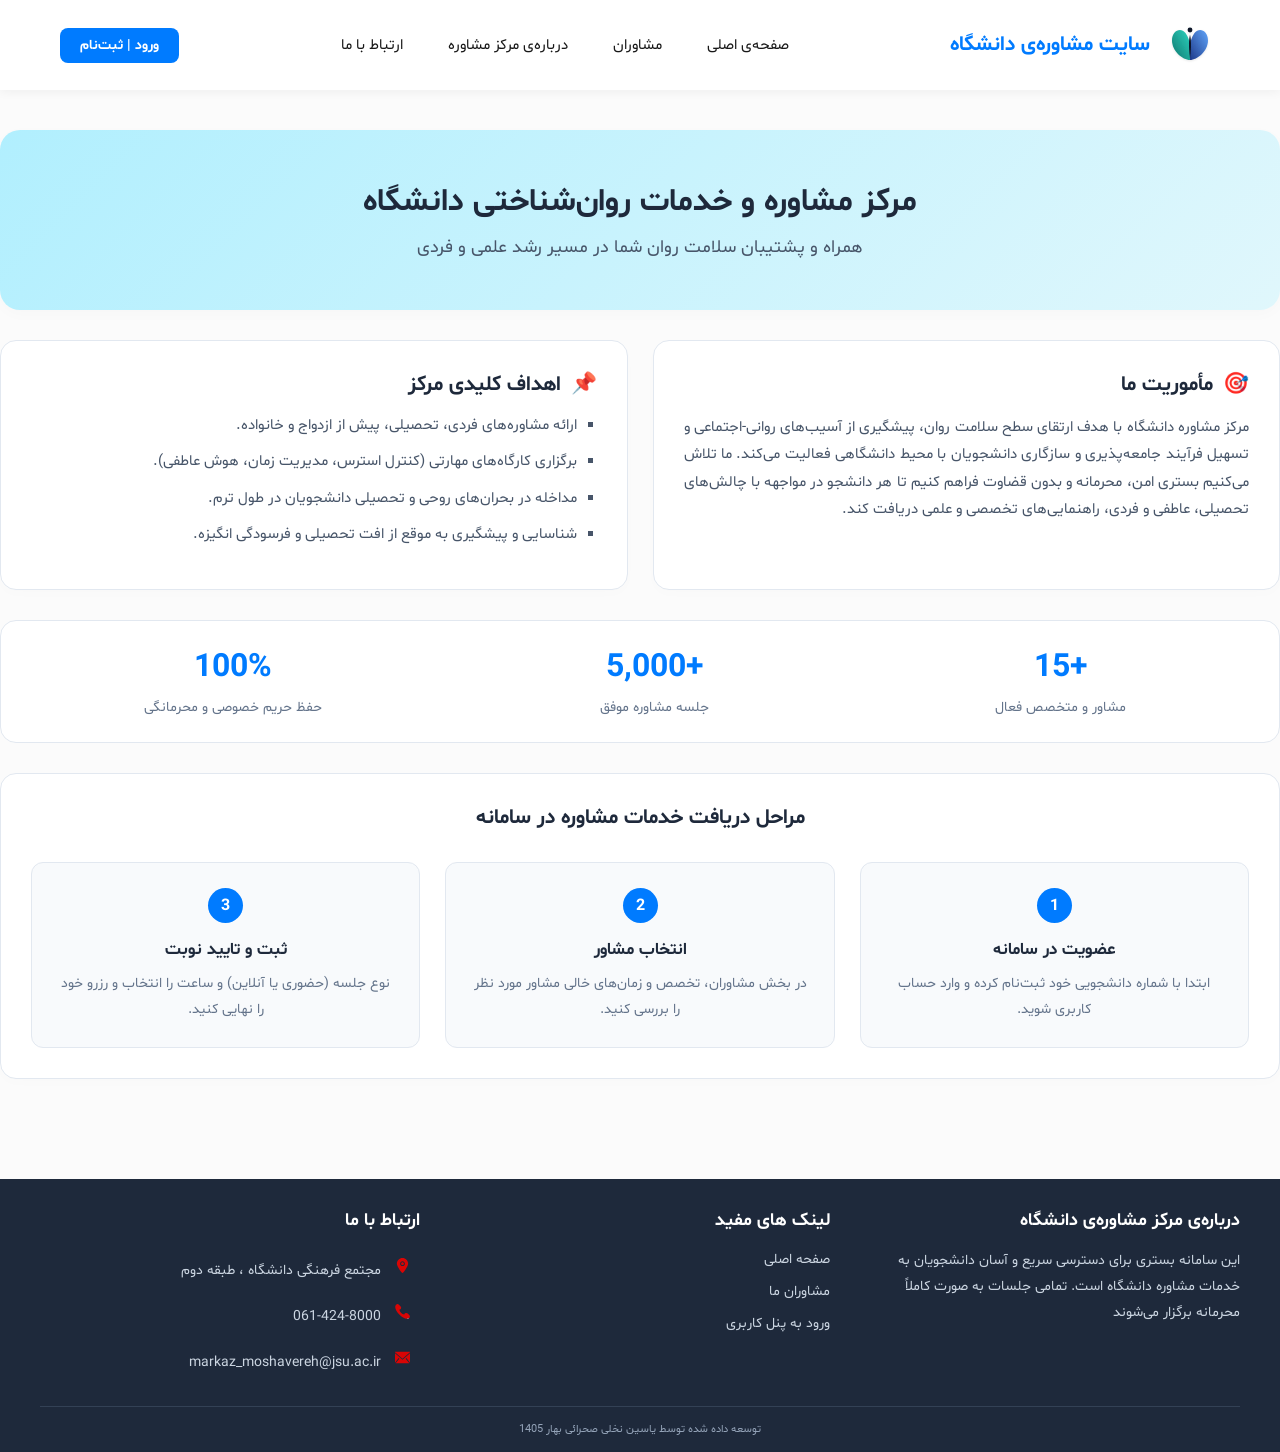
==== HTML/about.html @ 1abebe17 "feat: init frontend structure and counseling portal layout" ====
<!doctype html>
<html lang="fa" dir="rtl">
  <head>
    <meta charset="UTF-8" />
    <meta name="viewport" content="width=device-width, initial-scale=1.0" />
    <title>مرکز مشاوره دانشگاه</title>
    <link rel="stylesheet" href="../CSS/style.css" />
    <link rel="stylesheet" href="../CSS/about.css" />
  </head>

  <body id="logged-in">
    <header>
      <div class="nav-container">
        <div class="nav-logo-brand">
          <img src="../ASSETS/IMAGE/logo.svg" alt="لوگوی سایت مشاوره" />
          <span>سایت مشاوره‌ی دانشگاه</span>
        </div>
        <nav>
          <ul class="nav-menu">
            <li><a href="index.html" class="active">صفحه‌ی اصلی</a></li>
            <li><a href="moshaveran.html">مشاوران</a></li>
            <li><a href="about.html">درباره‌ی مرکز مشاوره</a></li>
            <li><a href="#contact_us">ارتباط با ما</a></li>
          </ul>
        </nav>
        <div>
          <a href="login.html" class="nav-auth-btn guest-element"
            >ورود | ثبت‌نام</a
          >
          <a href="profile_student.html" class="nav-profile-btn user-element"
            ><span class="icon-person">.</span> پروفایل من</a
          >
        </div>
      </div>
    </header>
    <!-- ----------------------------------------------------------------------------------------------------------------------- -->
    <main class="global-container about-page-main">
      <section class="about-hero-card">
        <h1>مرکز مشاوره و خدمات روان‌شناختی دانشگاه</h1>
        <p class="about-tagline">
          همراه و پشتیبان سلامت روان شما در مسیر رشد علمی و فردی
        </p>
      </section>

      <div class="about-two-col-grid">
        <section class="about-box-card">
          <h2><span class="icon-mission">🎯</span> مأموریت ما</h2>
          <p>
            مرکز مشاوره دانشگاه با هدف ارتقای سطح سلامت روان، پیشگیری از
            آسیب‌های روانی-اجتماعی و تسهیل فرآیند جامعه‌پذیری و سازگاری
            دانشجویان با محیط دانشگاهی فعالیت می‌کند. ما تلاش می‌کنیم بستری امن،
            محرمانه و بدون قضاوت فراهم کنیم تا هر دانشجو در مواجهه با چالش‌های
            تحصیلی، عاطفی و فردی، راهنمایی‌های تخصصی و علمی دریافت کند.
          </p>
        </section>

        <section class="about-box-card">
          <h2><span class="icon-target">📌</span> اهداف کلیدی مرکز</h2>
          <ul class="about-goals-list">
            <li>ارائه مشاوره‌های فردی، تحصیلی، پیش از ازدواج و خانواده.</li>
            <li>
              برگزاری کارگاه‌های مهارتی (کنترل استرس، مدیریت زمان، هوش عاطفی).
            </li>
            <li>مداخله در بحران‌های روحی و تحصیلی دانشجویان در طول ترم.</li>
            <li>شناسایی و پیشگیری به موقع از افت تحصیلی و فرسودگی انگیزه.</li>
          </ul>
        </section>
      </div>

      <section class="about-stats-container">
        <div class="stat-item">
          <span class="stat-number">+15</span>
          <span class="stat-label">مشاور و متخصص فعال</span>
        </div>
        <div class="stat-item">
          <span class="stat-number">+5,000</span>
          <span class="stat-label">جلسه مشاوره موفق</span>
        </div>
        <div class="stat-item">
          <span class="stat-number">100%</span>
          <span class="stat-label">حفظ حریم خصوصی و محرمانگی</span>
        </div>
      </section>

      <section class="about-box-card steps-section">
        <h2>مراحل دریافت خدمات مشاوره در سامانه</h2>
        <div class="about-steps-grid">
          <div class="step-card">
            <div class="step-num">1</div>
            <h4>عضویت در سامانه</h4>
            <p>
              ابتدا با شماره دانشجویی خود ثبت‌نام کرده و وارد حساب کاربری شوید.
            </p>
          </div>
          <div class="step-card">
            <div class="step-num">2</div>
            <h4>انتخاب مشاور</h4>
            <p>
              در بخش مشاوران، تخصص و زمان‌های خالی مشاور مورد نظر را بررسی کنید.
            </p>
          </div>
          <div class="step-card">
            <div class="step-num">3</div>
            <h4>ثبت و تایید نوبت</h4>
            <p>
              نوع جلسه (حضوری یا آنلاین) و ساعت را انتخاب و رزرو خود را نهایی
              کنید.
            </p>
          </div>
        </div>
      </section>
    </main>
    <!-- ----------------------------------------------------------------------------------------------------------------------- -->
    <footer id="contact_us">
      <div class="footer-container">
        <div class="footer-section">
          <h3>درباره‌ی مرکز مشاوره‌ی دانشگاه</h3>
          <p>
            این سامانه بستری برای دسترسی سریع و آسان دانشجویان به خدمات مشاوره
            دانشگاه است. تمامی جلسات به صورت کاملاً محرمانه برگزار می‌شوند
          </p>
        </div>
        <div class="footer-section">
          <h3>لینک های مفید</h3>
          <ul class="footer-links">
            <li><a href="index.html">صفحه اصلی</a></li>
            <li><a href="moshaveran.html">مشاوران ما</a></li>
            <li><a href="login.html">ورود به پنل کاربری</a></li>
          </ul>
        </div>
        <div class="footer-section">
          <h3>ارتباط با ما</h3>
          <p>
            <span class="icon-location">.</span> مجتمع فرهنگی دانشگاه ، طبقه دوم
          </p>
          <p><span class="icon-telephone">.</span> 061-424-8000</p>
          <p><span class="icon-email">.</span> markaz_moshavereh@jsu.ac.ir</p>
        </div>
      </div>
      <div class="footer-bottom">
        <p>توسعه داده شده توسط یاسین نخلی صحرائی بهار 1405</p>
      </div>
    </footer>
  </body>
</html>
<!-- t.me/DarkWinter_83  -->
---- CSS/style.css ----
/*font*/
@font-face {
  font-family: "Shabnam";
  src: url(../ASSETS/FONT/Shabnam.woff2) format(woff2);
  font-weight: normal;
  font-style: normal;
}

@font-face {
  font-family: "Shabnam";
  src: url(../ASSETS/FONT/Shabnam-Bold.woff2) format(woff2);
  font-weight: bold;
  font-style: normal;
}
/*reset*/
* {
  margin: 0;
  padding: 0;
  box-sizing: border-box;
  font-family: "Shabnam", sans-serif;
}

body {
  direction: rtl;
  text-align: right;
  background-color: rgb(251, 251, 251);
  color: rgb(24, 24, 24);
  display: flex;
  flex-direction: column;
  min-height: 100vh;
}

main {
  flex: 1;
}

a {
  text-align: none;
  color: inherit;
}

ul {
  list-style: none;
}
/*header*/
header {
  background-color: #ffffff;
  box-shadow: 0 2px 10px rgba(0, 0, 0, 0.05);
  position: sticky;
  top: 0;
  z-index: 1000;
  
}

.nav-container {
  max-width: 1200px;
  margin: 0 auto;
  padding: 15px 20px;
  display: flex;
  justify-content: space-between;
  align-items: center;
}

.nav-logo-brand {
  display: flex;
  align-items: center;
  gap: 10px;
}

.nav-logo-brand img {
  height: 60px;
}

.nav-logo-brand span {
  font-weight: bold;
  font-size: 1.3rem;
  color: #007bff;
}

.nav-menu {
  display: flex;
  align-items: center;
  gap: 25px;
}

.nav-menu a {
  font-size: 0.95rem;
  transition: color 0.3s;
  border-radius: 8px;
  padding: 8px 10px;
  text-decoration: none;
  transition: all 0.3s ease-in-out;
  align-items: center;
  display: inline;
  
}
.nav-menu span{
  color: #383838;
}
.nav-menu a:hover {
  color: #fff;
  background-color: #007bff;
  border-radius: 8px;
  padding: 8px 15px;
  font-size: 1rem;
  font-weight: bold;
}

.nav-auth-btn {
  background-color: #007bff;
  color: #fff;
  padding: 8px 20px;
  border-radius: 8px;
  font-weight: bold;
  font-size: 0.9rem;
  text-decoration: none;
  transition: background-color 0.3s;
}

.nav-auth-btn:hover {
  background-color: #0056b3;
}

.user-element {
    display: none;
}

.guest-element {
    display: inline-block;
}

:target .guest-element {
    display: none !important;
}

:target .user-element {
    display: inline-block !important;
}

.nav-profile-btn {
    background-color: #007bff;
    color: #fff;
    padding: 8px 15px;
    border-radius: 8px;
    text-decoration: none;
    font-weight: bold;
    font-size: 0.95rem;
    transition: all 0.2s ease;
}
.nav-profile-btn:hover {
  background-color: #0056b3;
}
/*footer*/

footer {
  background-color: #1e293b;
  color: #cbd5e1;
  padding: 30px 20px 15px 20px;
  margin-top: 40px;
}

.footer-container {
  max-width: 1200px;
  margin: 0 auto;
  display: flex;
  justify-content: space-between;
  flex-wrap: wrap;
  gap: 30px;
  border-bottom: 1px solid #334155;
  padding-bottom: 20px;
}

.footer-section {
  flex: 1px;
  min-width: 250px;
}

.footer-section h3 {
  color: #fff;
  margin-bottom: 15px;
  font-size: 1.1rem;
}

.footer-section p {
  font-size: 0.9rem;
  line-height: 1.8;
}

.footer-links li {
  margin-bottom: 10px;
}

.footer-links a {
  font-size: 0.9rem;
  transition: color 0.2s;
  text-decoration: none;
}

.footer-links a:hover {
  color: #fff;
}

.footer-bottom {
  text-align: center;
  padding-top: 15px;
  font-size: 0.7rem;
  color: #94a3b8;
}
/* icons */
.icon-location {
  display: inline-block;
  width: 15px;
  margin: 10px;

  mask-image: url("../ASSETS/ICON/location-svgrepo-com.svg");

  mask-size: contain;
  mask-repeat: no-repeat;

  background-color: #d90505;
}
.icon-email {
  display: inline-block;
  width: 15px;
  margin: 10px;

  mask-image: url("../ASSETS/ICON/email-svgrepo-com.svg");

  mask-size: contain;
  mask-repeat: no-repeat;

  background-color: #d90505;
}
.icon-telephone {
  display: inline-block;
  width: 15px;
  margin: 10px;
  mask-image: url("../ASSETS/ICON/telephone-receiver-svgrepo-com.svg");

  mask-size: contain;
  mask-repeat: no-repeat;

  background-color: #d90505;
}
.icon-person {
  display: inline-block;
  width: 18px;
  
  mask-image: url("../ASSETS/ICON/person-silhouette-svgrepo-com.svg");

  mask-size: contain;
  mask-repeat: no-repeat;

  background-color: #fff;
}

.icon-home {
  display: inline-block;
  width: 18px;
  height: 18px;
  mask-image: url("../ASSETS/ICON/home-svgrepo-com.svg");

  mask-size: contain;
  mask-repeat: no-repeat;

  background-color: #383838;
}
/* t.me/DarkWinter_83 */
---- CSS/about.css ----
.about-page-main {
  display: flex;
  flex-direction: column;
  gap: 30px;
  padding-top: 40px;
  padding-bottom: 60px;
}

.about-hero-card {
  background: linear-gradient(135deg, #b1effe 0%, #e0f7fc 100%);
  border-radius: 20px;
  padding: 50px 30px;
  text-align: center;
  box-shadow: 0 4px 15px rgba(0, 0, 0, 0.02);
}
.about-hero-card h1 {
  font-size: 2rem;
  color: #1e293b;
  margin-bottom: 12px;
}
.about-tagline {
  font-size: 1.1rem;
  color: #475569;
}

.about-box-card {
  background-color: #ffffff;
  border: 1px solid #e2e8f0;
  border-radius: 16px;
  padding: 30px;
  box-shadow: 0 4px 12px rgba(0, 0, 0, 0.01);
}
.about-box-card h2 {
  font-size: 1.3rem;
  color: #1e293b;
  margin-bottom: 15px;
  display: flex;
  align-items: center;
  gap: 10px;
}
.about-box-card p {
  color: #475569;
  line-height: 1.8;
  text-align: justify;
  font-size: 0.95rem;
}

.about-two-col-grid {
  display: grid;
  grid-template-columns: 1fr 1fr;
  gap: 25px;
}

.about-goals-list {
  padding-right: 20px;
}
.about-goals-list li {
  list-style-type: square;
  color: #475569;
  margin-bottom: 12px;
  line-height: 1.6;
  font-size: 0.95rem;
}

.about-stats-container {
  display: flex;
  justify-content: space-around;
  background-color: #ffffff;
  border: 1px solid #e2e8f0;
  border-radius: 16px;
  padding: 25px;
  text-align: center;
  gap: 20px;
  flex-wrap: wrap;
}
.stat-item {
  display: flex;
  flex-direction: column;
  gap: 8px;
  min-width: 150px;
}
.stat-number {
  font-size: 2rem;
  font-weight: bold;
  color: #007bff;
}
.stat-label {
  font-size: 0.9rem;
  color: #64748b;
}

.steps-section {
  text-align: center;
}
.steps-section h2 {
  justify-content: center;
  margin-bottom: 30px;
}
.about-steps-grid {
  display: grid;
  grid-template-columns: repeat(auto-fit, minmax(250px, 1fr));
  gap: 25px;
}
.step-card {
  background-color: #f8fafc;
  border: 1px solid #e2e8f0;
  border-radius: 12px;
  padding: 25px;
  position: relative;
  transition: transform 0.2s;
}
.step-card:hover {
  transform: translateY(-3px);
}
.step-num {
  width: 35px;
  height: 35px;
  background-color: #007bff;
  color: #fff;
  border-radius: 50%;
  display: flex;
  align-items: center;
  justify-content: center;
  font-weight: bold;
  margin: 0 auto 15px auto;
}
.step-card h4 {
  color: #1e293b;
  margin-bottom: 10px;
  font-size: 1.05rem;
}
.step-card p {
  text-align: center;
  font-size: 0.88rem;
  color: #64748b;
}

/* t.me/DarkWinter_83 */
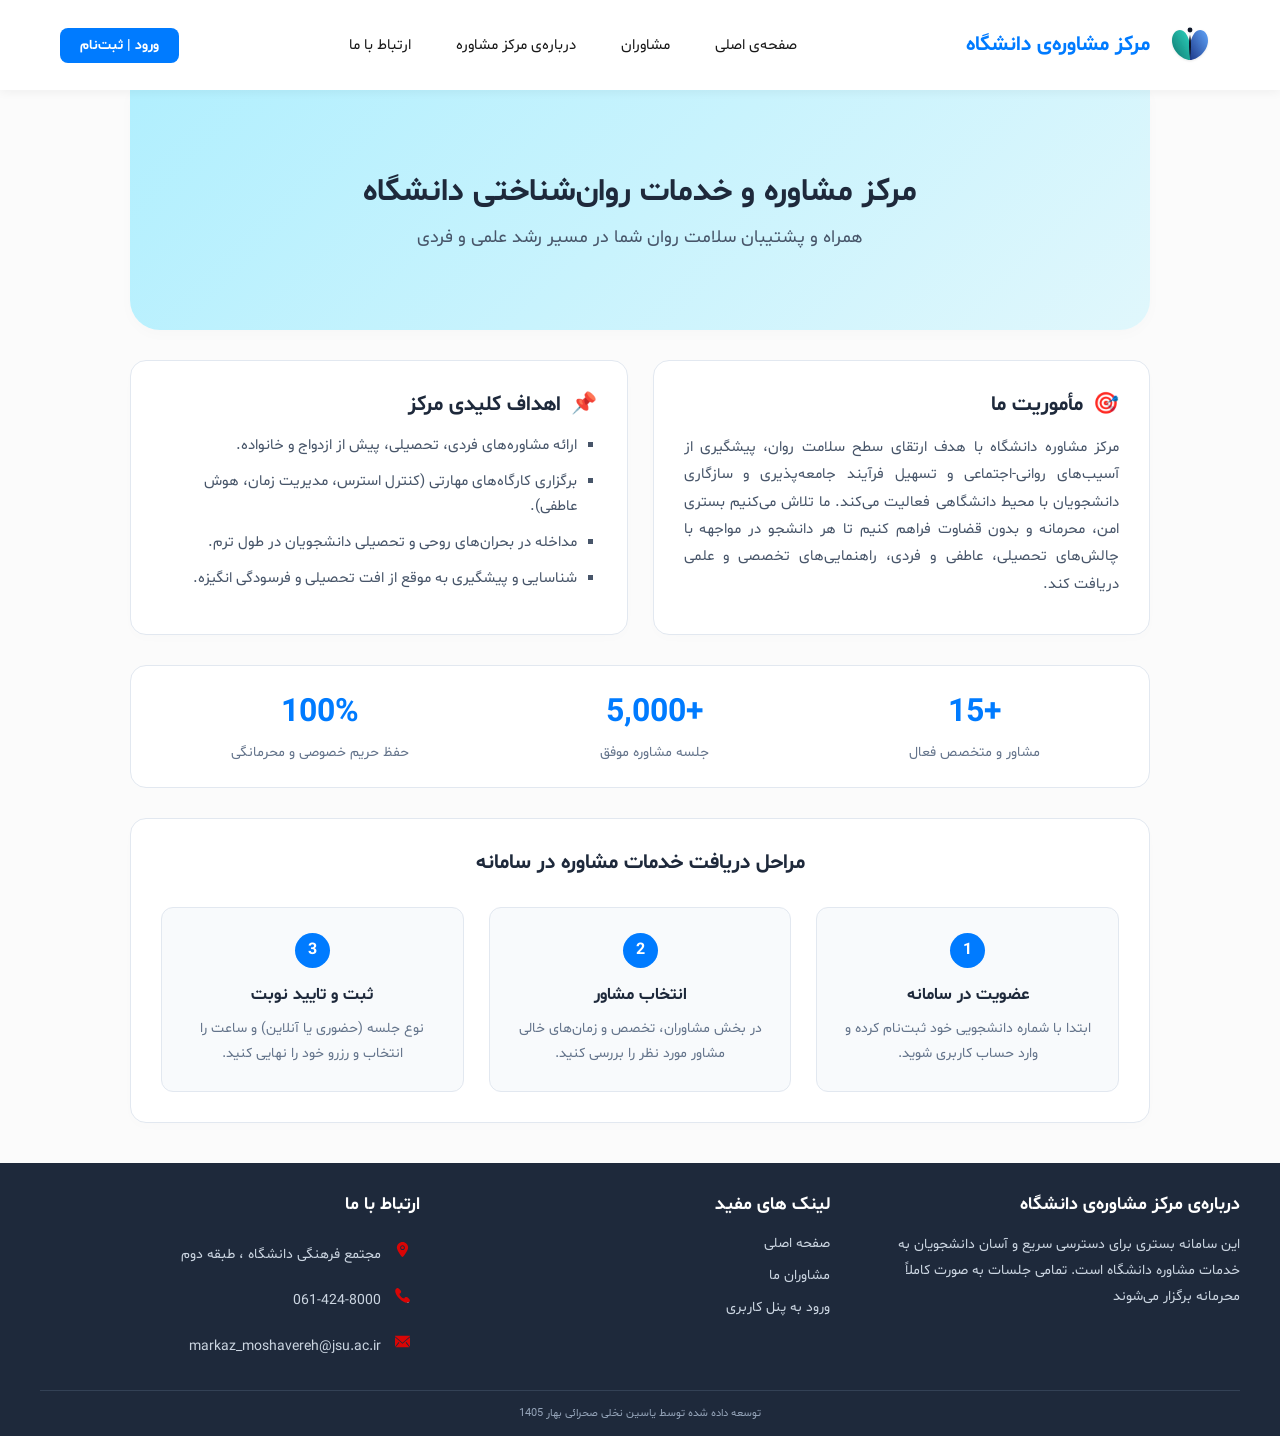
==== commit b5a27795: "a little edit on title of site and pages layouts" ====
--- a/HTML/about.html
+++ b/HTML/about.html
@@ -3,7 +3,7 @@
   <head>
     <meta charset="UTF-8" />
     <meta name="viewport" content="width=device-width, initial-scale=1.0" />
-    <title>مرکز مشاوره دانشگاه</title>
+    <title>درباره‌ی مرکز مشاوره دانشگاه</title>
     <link rel="stylesheet" href="../CSS/style.css" />
     <link rel="stylesheet" href="../CSS/about.css" />
   </head>
@@ -13,7 +13,7 @@
       <div class="nav-container">
         <div class="nav-logo-brand">
           <img src="../ASSETS/IMAGE/logo.svg" alt="لوگوی سایت مشاوره" />
-          <span>سایت مشاوره‌ی دانشگاه</span>
+          <span>مرکز مشاوره‌ی دانشگاه</span>
         </div>
         <nav>
           <ul class="nav-menu">
@@ -143,4 +143,5 @@
     </footer>
   </body>
 </html>
-<!-- t.me/DarkWinter_83  -->+<!-- t.me/DarkWinter83  -->
+<!-- github.com/DarkWinter83 -->
--- a/CSS/style.css
+++ b/CSS/style.css
@@ -265,4 +265,5 @@
 
   background-color: #383838;
 }
-/* t.me/DarkWinter_83 */
+/* t.me/DarkWinter83 */
+/* github.com/DarkWinter83 */
--- a/CSS/about.css
+++ b/CSS/about.css
@@ -2,16 +2,17 @@
   display: flex;
   flex-direction: column;
   gap: 30px;
-  padding-top: 40px;
-  padding-bottom: 60px;
+padding: 0 130px;
 }
 
 .about-hero-card {
   background: linear-gradient(135deg, #b1effe 0%, #e0f7fc 100%);
-  border-radius: 20px;
-  padding: 50px 30px;
+  border-bottom-left-radius: 30px;
+  border-bottom-right-radius: 30px;
+  padding: 80px 40px;
   text-align: center;
   box-shadow: 0 4px 15px rgba(0, 0, 0, 0.02);
+
 }
 .about-hero-card h1 {
   font-size: 2rem;
@@ -135,4 +136,5 @@
   color: #64748b;
 }
 
-/* t.me/DarkWinter_83 */+/* t.me/DarkWinter83 */
+/* github.com/DarkWinter83 */
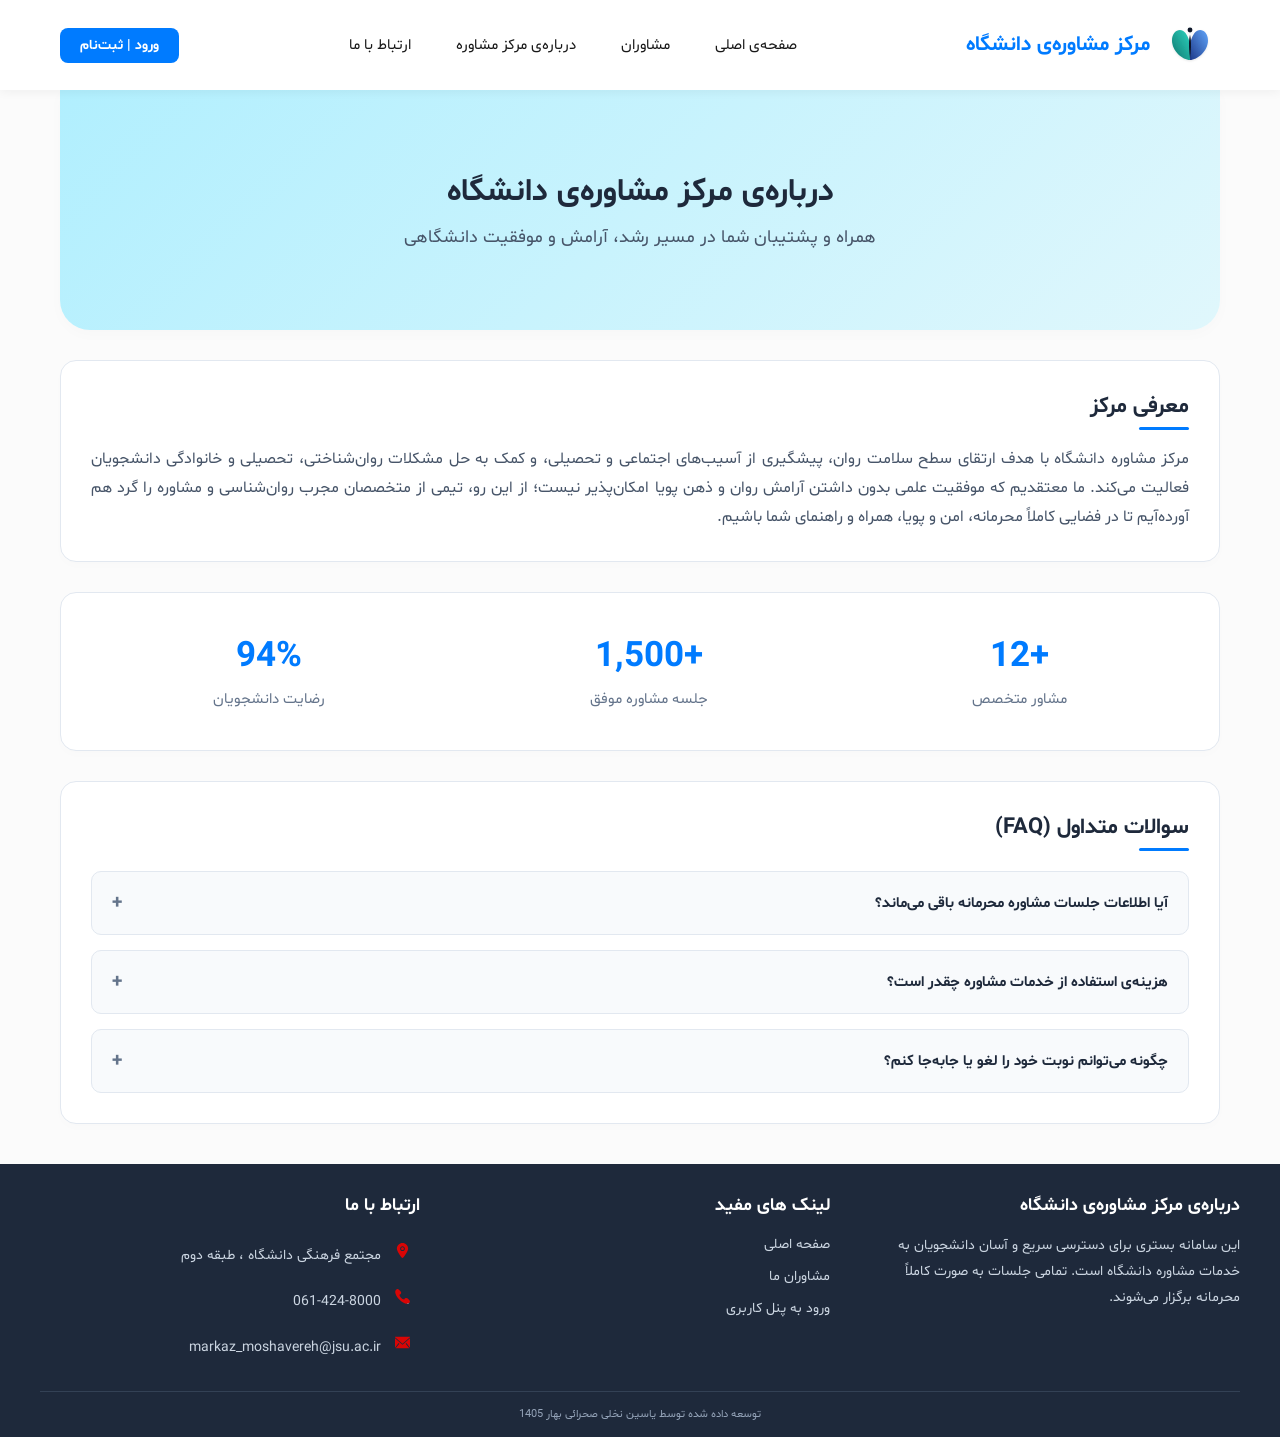
==== commit af82c9d0: "cleaning useless codes and elemnts in html files" ====
--- a/HTML/about.html
+++ b/HTML/about.html
@@ -17,9 +17,11 @@
         </div>
         <nav>
           <ul class="nav-menu">
-            <li><a href="index.html" class="active">صفحه‌ی اصلی</a></li>
+            <li><a href="index.html">صفحه‌ی اصلی</a></li>
             <li><a href="moshaveran.html">مشاوران</a></li>
-            <li><a href="about.html">درباره‌ی مرکز مشاوره</a></li>
+            <li>
+              <a href="about.html" class="active">درباره‌ی مرکز مشاوره</a>
+            </li>
             <li><a href="#contact_us">ارتباط با ما</a></li>
           </ul>
         </nav>
@@ -33,91 +35,100 @@
         </div>
       </div>
     </header>
+
     <!-- ----------------------------------------------------------------------------------------------------------------------- -->
-    <main class="global-container about-page-main">
+
+    <main class="about-page-main">
       <section class="about-hero-card">
-        <h1>مرکز مشاوره و خدمات روان‌شناختی دانشگاه</h1>
+        <h1>درباره‌ی مرکز مشاوره‌ی دانشگاه</h1>
         <p class="about-tagline">
-          همراه و پشتیبان سلامت روان شما در مسیر رشد علمی و فردی
+          همراه و پشتیبان شما در مسیر رشد، آرامش و موفقیت دانشگاهی
         </p>
       </section>
 
-      <div class="about-two-col-grid">
-        <section class="about-box-card">
-          <h2><span class="icon-mission">🎯</span> مأموریت ما</h2>
-          <p>
-            مرکز مشاوره دانشگاه با هدف ارتقای سطح سلامت روان، پیشگیری از
-            آسیب‌های روانی-اجتماعی و تسهیل فرآیند جامعه‌پذیری و سازگاری
-            دانشجویان با محیط دانشگاهی فعالیت می‌کند. ما تلاش می‌کنیم بستری امن،
-            محرمانه و بدون قضاوت فراهم کنیم تا هر دانشجو در مواجهه با چالش‌های
-            تحصیلی، عاطفی و فردی، راهنمایی‌های تخصصی و علمی دریافت کند.
-          </p>
-        </section>
+      <section class="about-box-card">
+        <h2>معرفی مرکز</h2>
+        <p>
+          مرکز مشاوره دانشگاه با هدف ارتقای سطح سلامت روان، پیشگیری از آسیب‌های
+          اجتماعی و تحصیلی، و کمک به حل مشکلات روان‌شناختی، تحصیلی و خانوادگی
+          دانشجویان فعالیت می‌کند. ما معتقدیم که موفقیت علمی بدون داشتن آرامش
+          روان و ذهن پویا امکان‌پذیر نیست؛ از این رو، تیمی از متخصصان مجرب
+          روان‌شناسی و مشاوره را گرد هم آورده‌آیم تا در فضایی کاملاً محرمانه،
+          امن و پویا، همراه و راهنمای شما باشیم.
+        </p>
+      </section>
 
-        <section class="about-box-card">
-          <h2><span class="icon-target">📌</span> اهداف کلیدی مرکز</h2>
-          <ul class="about-goals-list">
-            <li>ارائه مشاوره‌های فردی، تحصیلی، پیش از ازدواج و خانواده.</li>
-            <li>
-              برگزاری کارگاه‌های مهارتی (کنترل استرس، مدیریت زمان، هوش عاطفی).
-            </li>
-            <li>مداخله در بحران‌های روحی و تحصیلی دانشجویان در طول ترم.</li>
-            <li>شناسایی و پیشگیری به موقع از افت تحصیلی و فرسودگی انگیزه.</li>
-          </ul>
-        </section>
+      <div class="about-stats-container">
+        <div class="stat-item">
+          <div class="stat-number">+12</div>
+          <div class="stat-label">مشاور متخصص</div>
+        </div>
+        <div class="stat-item">
+          <div class="stat-number">+1,500</div>
+          <div class="stat-label">جلسه مشاوره موفق</div>
+        </div>
+        <div class="stat-item">
+          <div class="stat-number">94%</div>
+          <div class="stat-label">رضایت دانشجویان</div>
+        </div>
       </div>
 
-      <section class="about-stats-container">
-        <div class="stat-item">
-          <span class="stat-number">+15</span>
-          <span class="stat-label">مشاور و متخصص فعال</span>
-        </div>
-        <div class="stat-item">
-          <span class="stat-number">+5,000</span>
-          <span class="stat-label">جلسه مشاوره موفق</span>
-        </div>
-        <div class="stat-item">
-          <span class="stat-number">100%</span>
-          <span class="stat-label">حفظ حریم خصوصی و محرمانگی</span>
-        </div>
-      </section>
+      <section class="about-box-card">
+        <h2>سوالات متداول (FAQ)</h2>
+        <div class="faq-container">
+          <div class="faq-item">
+            <div class="faq-question">
+              <span>آیا اطلاعات جلسات مشاوره محرمانه باقی می‌ماند؟</span>
+              <span class="faq-toggle-icon">+</span>
+            </div>
+            <div class="faq-answer">
+              <p>
+                بله، کاملاً. اصل رازداری و محرمانگی، اولین و مهم‌ترین قانون مرکز
+                مشاوره است. هیچ‌گونه اطلاعاتی از جلسات شما با مشاور، به اساتید،
+                آموزش یا خانواده گزارش نخواهد شد.
+              </p>
+            </div>
+          </div>
 
-      <section class="about-box-card steps-section">
-        <h2>مراحل دریافت خدمات مشاوره در سامانه</h2>
-        <div class="about-steps-grid">
-          <div class="step-card">
-            <div class="step-num">1</div>
-            <h4>عضویت در سامانه</h4>
-            <p>
-              ابتدا با شماره دانشجویی خود ثبت‌نام کرده و وارد حساب کاربری شوید.
-            </p>
+          <div class="faq-item">
+            <div class="faq-question">
+              <span>هزینه‌ی استفاده از خدمات مشاوره چقدر است؟</span>
+              <span class="faq-toggle-icon">+</span>
+            </div>
+            <div class="faq-answer">
+              <p>
+                تمامی خدمات ارائه شده در مرکز مشاوره دانشگاه برای دانشجویان شاغل
+                به تحصیل در این دانشگاه، کاملاً رایگان است.
+              </p>
+            </div>
           </div>
-          <div class="step-card">
-            <div class="step-num">2</div>
-            <h4>انتخاب مشاور</h4>
-            <p>
-              در بخش مشاوران، تخصص و زمان‌های خالی مشاور مورد نظر را بررسی کنید.
-            </p>
-          </div>
-          <div class="step-card">
-            <div class="step-num">3</div>
-            <h4>ثبت و تایید نوبت</h4>
-            <p>
-              نوع جلسه (حضوری یا آنلاین) و ساعت را انتخاب و رزرو خود را نهایی
-              کنید.
-            </p>
+
+          <div class="faq-item">
+            <div class="faq-question">
+              <span>چگونه می‌توانم نوبت خود را لغو یا جابه‌جا کنم؟</span>
+              <span class="faq-toggle-icon">+</span>
+            </div>
+            <div class="faq-answer">
+              <p>
+                شما می‌توانید تا ۲۴ ساعت قبل از زمان تعیین‌شده، از طریق پنل
+                کاربری خود در بخش «پروفایل من»، نوبت خود را لغو کنید یا زمان آن
+                را تغییر دهید.
+              </p>
+            </div>
           </div>
         </div>
       </section>
     </main>
+
     <!-- ----------------------------------------------------------------------------------------------------------------------- -->
+
     <footer id="contact_us">
       <div class="footer-container">
         <div class="footer-section">
           <h3>درباره‌ی مرکز مشاوره‌ی دانشگاه</h3>
           <p>
             این سامانه بستری برای دسترسی سریع و آسان دانشجویان به خدمات مشاوره
-            دانشگاه است. تمامی جلسات به صورت کاملاً محرمانه برگزار می‌شوند
+            دانشگاه است. تمامی جلسات به صورت کاملاً محرمانه برگزار می‌شوند.
           </p>
         </div>
         <div class="footer-section">
@@ -141,6 +152,7 @@
         <p>توسعه داده شده توسط یاسین نخلی صحرائی بهار 1405</p>
       </div>
     </footer>
+    <script src="../JS/faq.js"></script>
   </body>
 </html>
 <!-- t.me/DarkWinter83  -->
--- a/CSS/style.css
+++ b/CSS/style.css
@@ -1,4 +1,3 @@
-/*font*/
 @font-face {
   font-family: "Shabnam";
   src: url(../ASSETS/FONT/Shabnam.woff2) format(woff2);
@@ -12,7 +11,6 @@
   font-weight: bold;
   font-style: normal;
 }
-/*reset*/
 * {
   margin: 0;
   padding: 0;
@@ -42,7 +40,6 @@
 ul {
   list-style: none;
 }
-/*header*/
 header {
   background-color: #ffffff;
   box-shadow: 0 2px 10px rgba(0, 0, 0, 0.05);
@@ -150,7 +147,6 @@
 .nav-profile-btn:hover {
   background-color: #0056b3;
 }
-/*footer*/
 
 footer {
   background-color: #1e293b;
@@ -206,6 +202,24 @@
   font-size: 0.7rem;
   color: #94a3b8;
 }
+.nav-logout-btn {
+  display: inline-block;
+  background-color: #fee2e2; 
+  color: #dc2626; 
+  border: 1px solid #fca5a5;
+  padding: 8px 16px;
+  border-radius: 8px;
+  text-decoration: none;
+  font-weight: bold;
+  font-size: 0.9rem;
+  transition: all 0.2s ease;
+}
+
+.nav-logout-btn:hover {
+  background-color: #dc2626;
+  color: #ffffff;
+  border-color: #dc2626;
+}
 /* icons */
 .icon-location {
   display: inline-block;
@@ -265,5 +279,34 @@
 
   background-color: #383838;
 }
+@media (max-width: 768px) {
+  .nav-container {
+    flex-direction: column;
+    gap: 15px;
+    padding: 15px 20px;
+    height: auto; 
+  }
+
+  .nav-menu {
+    flex-wrap: wrap;
+    justify-content: center;
+    gap: 15px;
+  }
+
+  .nav-menu li a {
+    font-size: 0.85rem;
+    padding: 6px 10px;
+  }
+
+  .nav-logo-brand {
+    margin-bottom: 5px;
+  }
+
+  .nav-logout-btn {
+    width: 100%;
+    text-align: center;
+    padding: 10px;
+  }
+}
 /* t.me/DarkWinter83 */
 /* github.com/DarkWinter83 */
--- a/CSS/about.css
+++ b/CSS/about.css
@@ -2,7 +2,12 @@
   display: flex;
   flex-direction: column;
   gap: 30px;
-padding: 0 130px;
+  padding: 0 20px;
+  max-width: 1200px;
+  margin-left: auto;
+  margin-right: auto;
+  width: 100%;
+  box-sizing: border-box;
 }
 
 .about-hero-card {
@@ -12,7 +17,6 @@
   padding: 80px 40px;
   text-align: center;
   box-shadow: 0 4px 15px rgba(0, 0, 0, 0.02);
-
 }
 .about-hero-card h1 {
   font-size: 2rem;
@@ -29,38 +33,30 @@
   border: 1px solid #e2e8f0;
   border-radius: 16px;
   padding: 30px;
-  box-shadow: 0 4px 12px rgba(0, 0, 0, 0.01);
+  box-shadow: 0 4px 10px rgba(0, 0, 0, 0.01);
 }
 .about-box-card h2 {
-  font-size: 1.3rem;
+  font-size: 1.4rem;
   color: #1e293b;
   margin-bottom: 15px;
-  display: flex;
-  align-items: center;
-  gap: 10px;
+  position: relative;
+  padding-bottom: 8px;
+}
+.about-box-card h2::after {
+  content: "";
+  position: absolute;
+  bottom: 0;
+  right: 0;
+  width: 50px;
+  height: 3px;
+  background-color: #007bff;
+  border-radius: 2px;
 }
 .about-box-card p {
+  font-size: 1rem;
   color: #475569;
   line-height: 1.8;
   text-align: justify;
-  font-size: 0.95rem;
-}
-
-.about-two-col-grid {
-  display: grid;
-  grid-template-columns: 1fr 1fr;
-  gap: 25px;
-}
-
-.about-goals-list {
-  padding-right: 20px;
-}
-.about-goals-list li {
-  list-style-type: square;
-  color: #475569;
-  margin-bottom: 12px;
-  line-height: 1.6;
-  font-size: 0.95rem;
 }
 
 .about-stats-container {
@@ -69,72 +65,115 @@
   background-color: #ffffff;
   border: 1px solid #e2e8f0;
   border-radius: 16px;
-  padding: 25px;
-  text-align: center;
-  gap: 20px;
-  flex-wrap: wrap;
+  padding: 40px 20px;
+  box-shadow: 0 4px 10px rgba(0, 0, 0, 0.01);
 }
 .stat-item {
+  text-align: center;
+}
+.stat-number {
+  font-size: 2.2rem;
+  font-weight: bold;
+  color: #007bff;
+  margin-bottom: 8px;
+}
+.stat-label {
+  font-size: 0.95rem;
+  color: #64748b;
+  font-weight: 500;
+}
+
+@media (max-width: 768px) {
+  .about-hero-card {
+    padding: 60px 20px;
+  }
+  .about-hero-card h1 {
+    font-size: 1.6rem;
+  }
+  .about-hero-card .about-tagline {
+    font-size: 1rem;
+  }
+  .about-stats-container {
+    flex-direction: column;
+    align-items: center;
+    gap: 30px;
+  }
+}
+
+.faq-container {
   display: flex;
   flex-direction: column;
-  gap: 8px;
-  min-width: 150px;
-}
-.stat-number {
-  font-size: 2rem;
-  font-weight: bold;
-  color: #007bff;
-}
-.stat-label {
-  font-size: 0.9rem;
-  color: #64748b;
+  gap: 15px;
+  margin-top: 20px;
+  text-align: right;
 }
 
-.steps-section {
-  text-align: center;
-}
-.steps-section h2 {
-  justify-content: center;
-  margin-bottom: 30px;
-}
-.about-steps-grid {
-  display: grid;
-  grid-template-columns: repeat(auto-fit, minmax(250px, 1fr));
-  gap: 25px;
-}
-.step-card {
+.faq-item {
+  border: 1px solid #e2e8f0;
+  border-radius: 10px;
   background-color: #f8fafc;
-  border: 1px solid #e2e8f0;
-  border-radius: 12px;
-  padding: 25px;
-  position: relative;
-  transition: transform 0.2s;
-}
-.step-card:hover {
-  transform: translateY(-3px);
-}
-.step-num {
-  width: 35px;
-  height: 35px;
-  background-color: #007bff;
-  color: #fff;
-  border-radius: 50%;
-  display: flex;
-  align-items: center;
-  justify-content: center;
-  font-weight: bold;
-  margin: 0 auto 15px auto;
-}
-.step-card h4 {
-  color: #1e293b;
-  margin-bottom: 10px;
-  font-size: 1.05rem;
-}
-.step-card p {
-  text-align: center;
-  font-size: 0.88rem;
-  color: #64748b;
+  overflow: hidden;
+  transition: all 0.3s ease;
 }
 
+.faq-question {
+  display: flex;
+  justify-content: space-between;
+  align-items: center;
+  padding: 18px 20px;
+  font-weight: bold;
+  font-size: 0.95rem;
+  color: #1e293b;
+  cursor: pointer;
+  user-select: none;
+  transition: background-color 0.2s;
+}
+
+.faq-question:hover {
+  background-color: #f1f5f9;
+}
+
+.faq-toggle-icon {
+  font-size: 1.2rem;
+  color: #64748b;
+  transition: transform 0.3s;
+}
+
+.faq-answer {
+  max-height: 0;
+  overflow: hidden;
+  transition: max-height 0.3s ease-out;
+  background-color: #ffffff;
+  border-top: 0 solid #e2e8f0;
+}
+
+.faq-answer p {
+  padding: 20px;
+  margin: 0;
+  color: #475569;
+  font-size: 0.95rem;
+  line-height: 1.7;
+}
+
+.faq-item.active .faq-answer {
+  max-height: 200px;
+  border-top: 1px solid #e2e8f0;
+}
+
+.faq-item.active .faq-toggle-icon {
+  transform: rotate(45deg);
+  color: #ff5900;
+}
+
+@media (max-width: 600px) {
+  .faq-question {
+    padding: 15px;
+    font-size: 0.9rem;
+  }
+  .faq-answer p {
+    padding: 15px;
+    font-size: 0.9rem;
+  }
+}
 /* t.me/DarkWinter83 */
 /* github.com/DarkWinter83 */
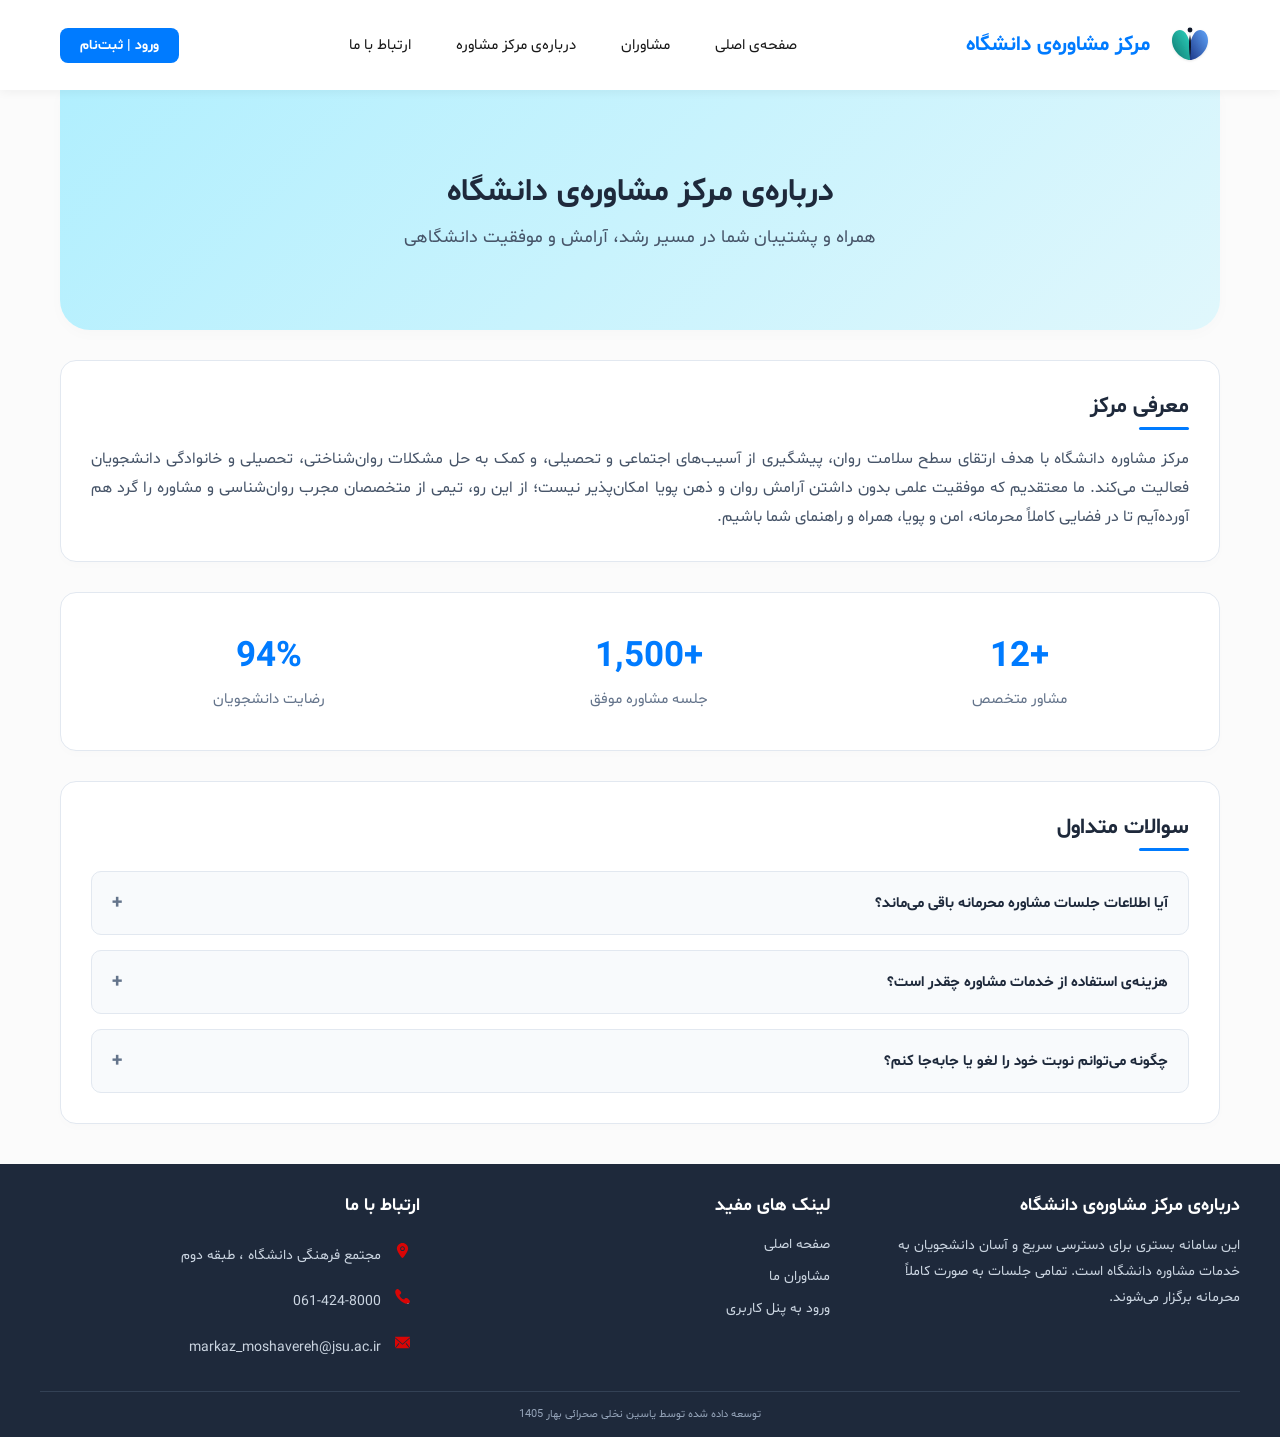
==== commit f8b01287: "delete useless files for vscode" ====
--- a/HTML/about.html
+++ b/HTML/about.html
@@ -74,7 +74,7 @@
       </div>
 
       <section class="about-box-card">
-        <h2>سوالات متداول (FAQ)</h2>
+        <h2>سوالات متداول </h2>
         <div class="faq-container">
           <div class="faq-item">
             <div class="faq-question">
